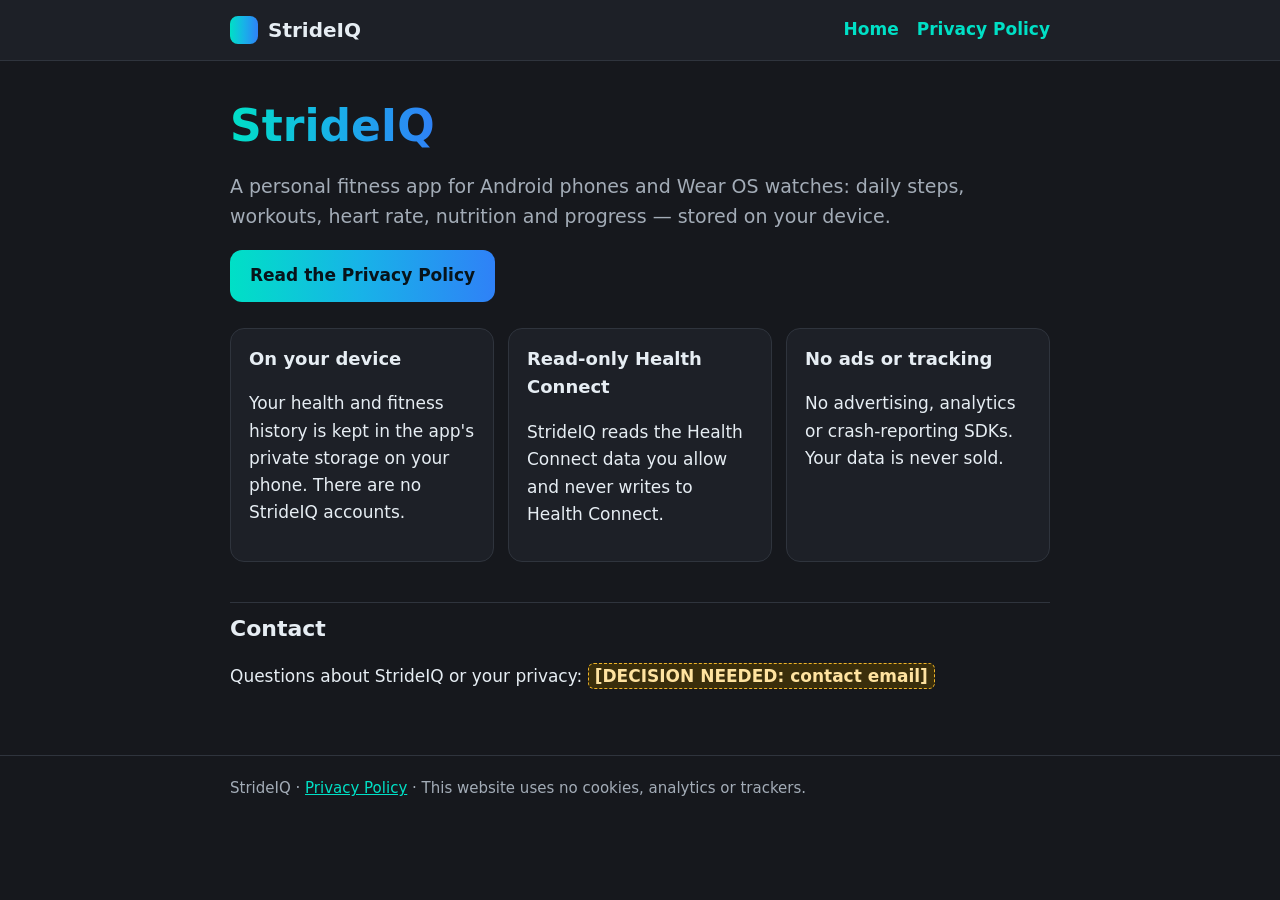
==== index.html @ ab234949 "Draft StrideIQ privacy site (not published)" ====
<!DOCTYPE html>
<html lang="en">
<head>
<meta charset="utf-8">
<meta name="viewport" content="width=device-width, initial-scale=1">
<title>StrideIQ — Fitness, steps and nutrition for Android</title>
<meta name="description" content="StrideIQ — privacy information for the StrideIQ Android fitness app.">
<meta name="referrer" content="no-referrer">
<meta http-equiv="Content-Security-Policy" content="default-src 'none'; style-src 'self'; img-src 'self'; base-uri 'none'; form-action 'none'">
<link rel="stylesheet" href="./styles.css">
</head>
<body>
<a class="skip" href="#main">Skip to content</a>
<header class="top"><div class="wrap bar">
<a class="brand" href="./"><span class="mark" aria-hidden="true"></span>StrideIQ</a>
<nav aria-label="Main"><ul><li><a href="./">Home</a></li><li><a href="./privacy/">Privacy Policy</a></li></ul></nav>
</div></header>
<main id="main"><div class="wrap">
<h1><span class="grad">StrideIQ</span></h1>
<p class="lead">A personal fitness app for Android phones and Wear OS watches: daily steps, workouts, heart rate, nutrition and progress — stored on your device.</p>
<p><a class="btn" href="privacy/">Read the Privacy Policy</a></p>
<div class="cards">
<div class="card"><h3>On your device</h3><p>Your health and fitness history is kept in the app's private storage on your phone. There are no StrideIQ accounts.</p></div>
<div class="card"><h3>Read-only Health Connect</h3><p>StrideIQ reads the Health Connect data you allow and never writes to Health Connect.</p></div>
<div class="card"><h3>No ads or tracking</h3><p>No advertising, analytics or crash-reporting SDKs. Your data is never sold.</p></div>
</div>
<h2 id="contact">Contact</h2>
<p>Questions about StrideIQ or your privacy: <span class="todo">[DECISION NEEDED: contact email]</span></p>
</div></main>
<footer><div class="wrap">StrideIQ · <a href="./privacy/">Privacy Policy</a> · This website uses no cookies, analytics or trackers.</div></footer>
</body>
</html>
---- styles.css ----
:root{--c1:#00e0c6;--c2:#18b2e8;--c3:#2f81f7;--grad:linear-gradient(90deg,#00e0c6,#18b2e8,#2f81f7);--bg:#16181d;--bg2:#1d2027;--bg3:#252931;--line:#2f343d;--tx:#e6edf3;--mu:#a3acb7;--teal:#00e0c6;--warn:#f0b429;color-scheme:dark}
*{box-sizing:border-box}
html{-webkit-text-size-adjust:100%}
body{margin:0;background:var(--bg);color:var(--tx);font:17px/1.6 system-ui,-apple-system,"Segoe UI",Roboto,sans-serif}
a{color:var(--teal)}a:hover,a:focus-visible{color:#7ff5e6}
:focus-visible{outline:3px solid var(--c2);outline-offset:2px}
.skip{position:absolute;left:-999px}.skip:focus{left:12px;top:12px;background:var(--bg2);padding:8px 12px;z-index:9}
header.top{border-bottom:1px solid var(--line);background:var(--bg2)}
.wrap{max-width:860px;margin:0 auto;padding:0 20px}
.bar{display:flex;align-items:center;justify-content:space-between;gap:12px;min-height:60px;flex-wrap:wrap}
.brand{display:flex;align-items:center;gap:10px;color:var(--tx);text-decoration:none;font-weight:700;font-size:20px}
.brand span.mark{width:28px;height:28px;border-radius:8px;background:var(--grad);display:inline-block}
nav ul{list-style:none;display:flex;gap:18px;margin:0;padding:0;flex-wrap:wrap}nav a{text-decoration:none;font-weight:600}
main{padding:28px 0 48px}
h1{font-size:clamp(28px,6vw,44px);line-height:1.15;margin:12px 0 14px}
h2{font-size:22px;margin:40px 0 10px;padding-top:8px;border-top:1px solid var(--line)}
h3{font-size:18px;margin:22px 0 6px}
.grad{background:var(--grad);-webkit-background-clip:text;background-clip:text;color:transparent}
.lead{font-size:19px;color:var(--mu)}
.btn{display:inline-block;background:var(--grad);color:#07131a;font-weight:700;text-decoration:none;padding:12px 20px;border-radius:12px}
.btn:hover,.btn:focus-visible{color:#07131a;filter:brightness(1.08)}
.cards{display:grid;grid-template-columns:repeat(auto-fit,minmax(220px,1fr));gap:14px;margin:26px 0}
.card{background:var(--bg2);border:1px solid var(--line);border-radius:14px;padding:16px 18px}
.card h3{margin-top:0}
.meta{color:var(--mu);font-size:15px}
.note{background:var(--bg3);border-left:4px solid var(--c1);padding:12px 16px;border-radius:8px}
.todo{background:#3a2e0b;border:1px dashed var(--warn);color:#ffe3a0;padding:2px 6px;border-radius:6px;font-weight:600}
table{border-collapse:collapse;width:100%;margin:10px 0;font-size:15px;display:block;overflow-x:auto}
th,td{border:1px solid var(--line);padding:8px 10px;text-align:left;vertical-align:top}th{background:var(--bg3)}
code{background:var(--bg3);padding:1px 5px;border-radius:5px;font-size:.9em;word-break:break-word}
.toc ol{columns:2;column-gap:28px;padding-left:20px}@media (max-width:600px){.toc ol{columns:1}}
footer{border-top:1px solid var(--line);color:var(--mu);font-size:15px;padding:20px 0 32px}
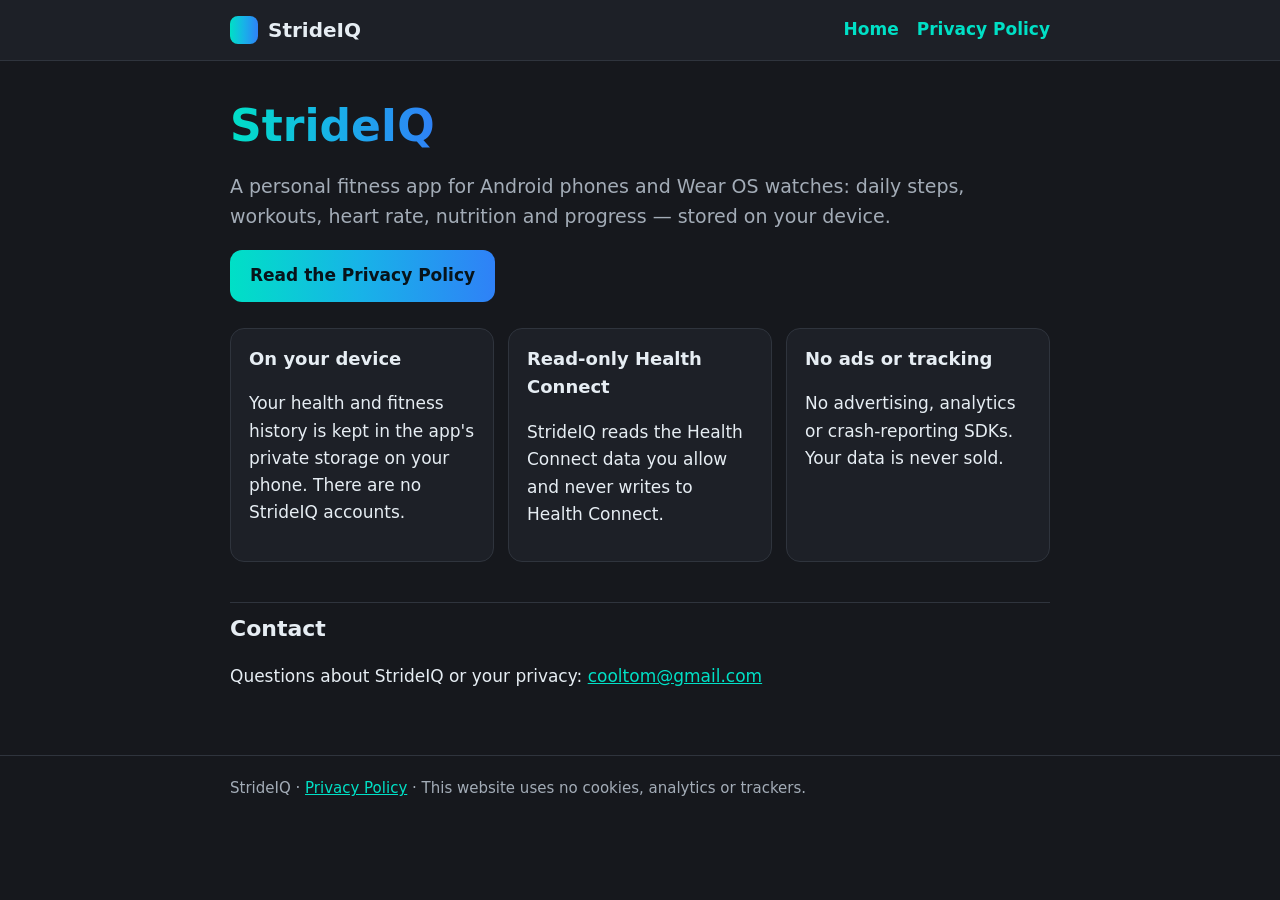
==== commit 4acf0149: "Apply approved privacy decisions (developer name pending)" ====
--- a/index.html
+++ b/index.html
@@ -25,7 +25,7 @@
 <div class="card"><h3>No ads or tracking</h3><p>No advertising, analytics or crash-reporting SDKs. Your data is never sold.</p></div>
 </div>
 <h2 id="contact">Contact</h2>
-<p>Questions about StrideIQ or your privacy: <span class="todo">[DECISION NEEDED: contact email]</span></p>
+<p>Questions about StrideIQ or your privacy: <a href="mailto:cooltom@gmail.com">cooltom@gmail.com</a></p>
 </div></main>
 <footer><div class="wrap">StrideIQ · <a href="./privacy/">Privacy Policy</a> · This website uses no cookies, analytics or trackers.</div></footer>
 </body>
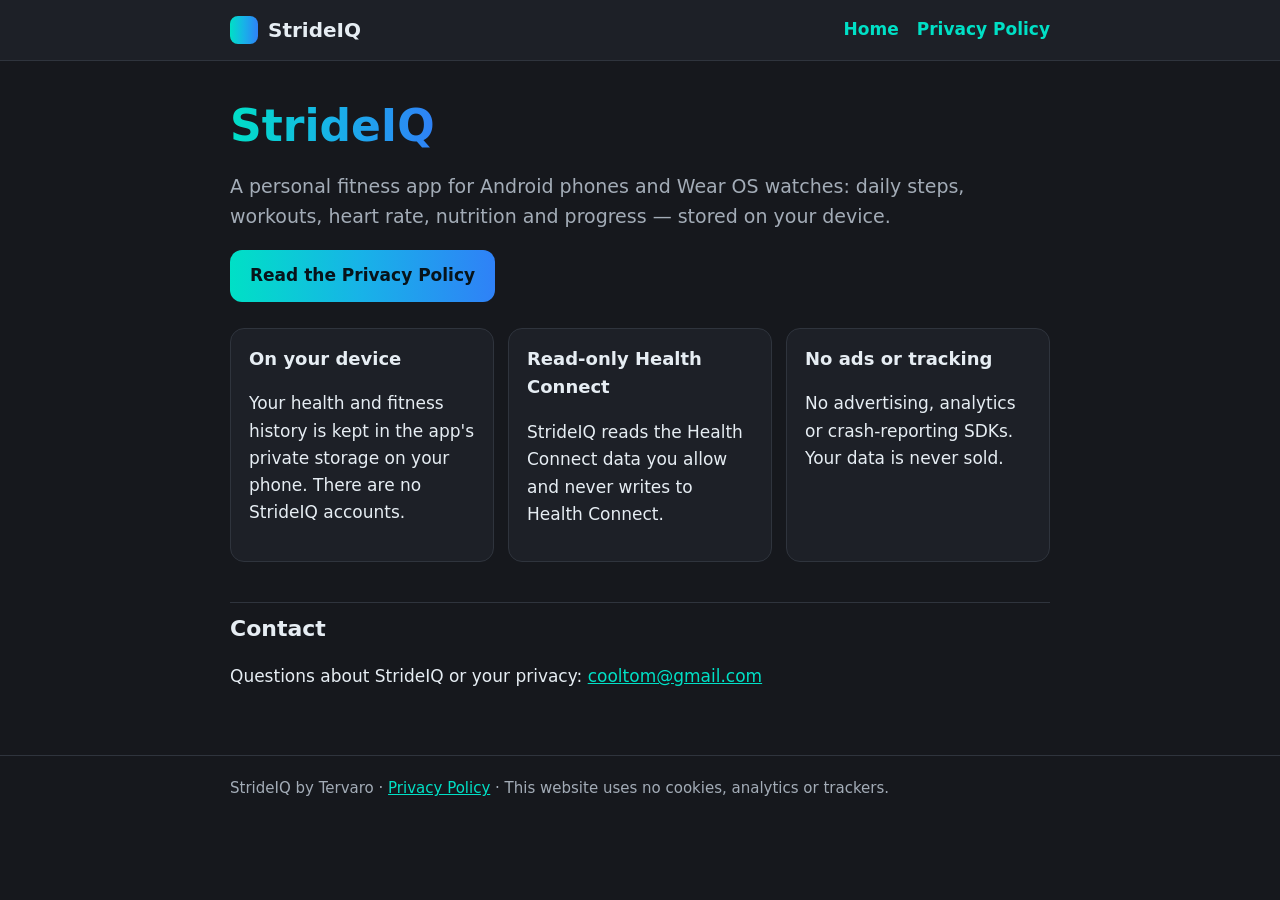
==== commit 6c496a6c: "Set developer name (Tervaro)" ====
--- a/index.html
+++ b/index.html
@@ -27,6 +27,6 @@
 <h2 id="contact">Contact</h2>
 <p>Questions about StrideIQ or your privacy: <a href="mailto:cooltom@gmail.com">cooltom@gmail.com</a></p>
 </div></main>
-<footer><div class="wrap">StrideIQ · <a href="./privacy/">Privacy Policy</a> · This website uses no cookies, analytics or trackers.</div></footer>
+<footer><div class="wrap">StrideIQ by Tervaro · <a href="./privacy/">Privacy Policy</a> · This website uses no cookies, analytics or trackers.</div></footer>
 </body>
 </html>
